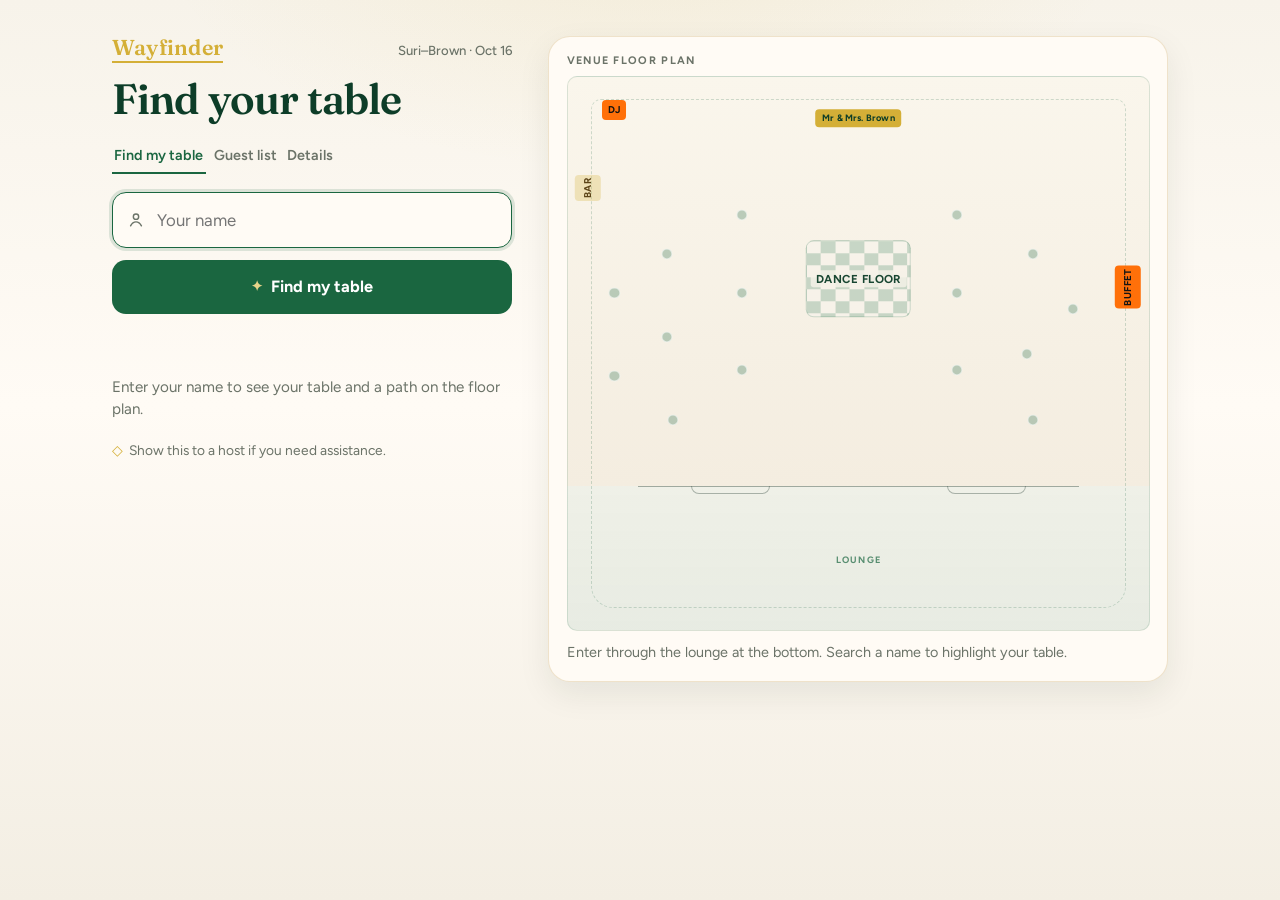
==== index.html @ 2fff1778 "Publish the Suri–Brown seating finder for GitHub Pages. Co-authored-by: Cursor <cursoragent@cursor.c" ====
<!DOCTYPE html>
<html lang="en">
  <head>
    <meta charset="UTF-8" />
    <meta name="viewport" content="width=device-width, initial-scale=1, viewport-fit=cover" />
    <meta name="theme-color" content="#1a6640" />
    <meta
      name="description"
      content="Find your seat at the Suri–Brown Wedding Reception — Grand Ballroom, October 16, 2026."
    />
    <title>Suri–Brown · Wayfinder</title>
    <link rel="preconnect" href="https://fonts.googleapis.com" />
    <link rel="preconnect" href="https://fonts.gstatic.com" crossorigin />
    <link
      href="https://fonts.googleapis.com/css2?family=Fraunces:opsz,wght@9..144,500;9..144,600;9..144,700&family=Figtree:wght@400;500;600;700&display=swap"
      rel="stylesheet"
    />
    <link rel="stylesheet" href="css/styles.css" />
  </head>
  <body class="wf">
    <div class="wf-shell">
      <div class="wf-column">
        <header class="wf-top">
          <div class="wf-brand">
            <p class="wf-brand__title">Wayfinder</p>
            <p class="wf-brand__meta">Suri–Brown · Oct 16</p>
          </div>
          <h1 class="wf-headline">Find your table</h1>
        </header>

        <nav class="wf-tabs" aria-label="Wayfinder sections">
          <button type="button" class="wf-tabs__btn is-active" data-tab="find" aria-pressed="true">
            Find my table
          </button>
          <button type="button" class="wf-tabs__btn" data-tab="guests" aria-pressed="false">
            Guest list
          </button>
          <button type="button" class="wf-tabs__btn" data-tab="details" aria-pressed="false">
            Details
          </button>
        </nav>

        <section id="panel-find" class="wf-panel is-active" data-panel="find">
          <form id="search-form" class="wf-search" autocomplete="off" novalidate>
            <label class="wf-field">
              <span class="visually-hidden">Your name</span>
              <span class="wf-field__icon" aria-hidden="true">
                <svg viewBox="0 0 24 24" width="20" height="20" fill="none" stroke="currentColor" stroke-width="1.7">
                  <circle cx="12" cy="8" r="3.2" />
                  <path d="M5.5 19c1.6-3.2 4-4.8 6.5-4.8S16.9 15.8 18.5 19" stroke-linecap="round" />
                </svg>
              </span>
              <input
                id="name-input"
                name="name"
                type="search"
                inputmode="text"
                enterkeyhint="search"
                placeholder="Your name"
                spellcheck="false"
                autofocus
              />
            </label>
            <button type="submit" class="wf-btn">
              <span class="wf-btn__spark" aria-hidden="true">✦</span>
              Find my table
            </button>
          </form>

          <p id="search-status" class="wf-status" role="status" aria-live="polite"></p>
          <div id="match-picker" class="wf-matches" hidden></div>

          <article id="result-card" class="wf-result" hidden aria-live="polite">
            <p class="wf-result__kicker">You’re seated at</p>
            <h2 id="result-title" class="wf-result__title"></h2>
            <div class="wf-result__row">
              <span class="wf-result__icon" aria-hidden="true">
                <svg viewBox="0 0 24 24" width="18" height="18" fill="none" stroke="currentColor" stroke-width="1.6">
                  <circle cx="9" cy="9" r="2.4" />
                  <circle cx="15" cy="9" r="2.4" />
                  <path d="M4.5 18c1.2-2.4 2.8-3.6 4.5-3.6s3.3 1.2 4.5 3.6M11 18c1.2-2.4 2.8-3.6 4.5-3.6s3.3 1.2 4.5 3.6" stroke-linecap="round" />
                </svg>
              </span>
              <div>
                <p id="result-meta" class="wf-result__meta"></p>
                <p id="result-meta-sub" class="wf-result__sub"></p>
              </div>
            </div>
            <div class="wf-result__row">
              <span class="wf-result__icon wf-result__icon--pin" aria-hidden="true">
                <svg viewBox="0 0 24 24" width="18" height="18" fill="none" stroke="currentColor" stroke-width="1.6">
                  <path d="M12 21s6-5.2 6-10a6 6 0 1 0-12 0c0 4.8 6 10 6 10z" />
                  <circle cx="12" cy="11" r="2.2" />
                </svg>
              </span>
              <p id="result-directions" class="wf-result__directions"></p>
            </div>

            <div class="wf-minimap-wrap">
              <div class="wf-minimap__chrome">
                <span>Venue floor plan</span>
              </div>
              <div
                id="map-mobile"
                class="wf-map wf-map--mini"
                role="img"
                aria-label="Simplified venue floor plan with your table marked"
              ></div>
            </div>
          </article>

          <p id="empty-hint" class="wf-empty">
            Enter your name to see your table and a path on the floor plan.
          </p>
        </section>

        <section id="panel-guests" class="wf-panel" data-panel="guests" hidden>
          <h2 class="wf-panel__heading" id="guests-heading">Guest list</h2>
          <p id="guests-lede" class="wf-panel__lede"></p>
          <ul id="guest-list" class="wf-guest-list"></ul>
        </section>

        <section id="panel-details" class="wf-panel" data-panel="details" hidden>
          <h2 class="wf-panel__heading">Details</h2>
          <dl class="wf-details">
            <div>
              <dt>Event</dt>
              <dd>Suri–Brown Wedding Reception</dd>
            </div>
            <div>
              <dt>Date</dt>
              <dd>October 16, 2026</dd>
            </div>
            <div>
              <dt>Venue</dt>
              <dd>Grand Ballroom</dd>
            </div>
            <div>
              <dt>How to find your seat</dt>
              <dd>
                Enter your name on Find my table. You’ll see your table name, a short direction from
                the lounge, and a map with YOU highlighted. Show this screen to a host if you need
                help.
              </dd>
            </div>
          </dl>
          <p class="wf-details__link">
            <a href="qr.html">Printable QR code</a>
          </p>
        </section>

        <p class="wf-assist">
          <span aria-hidden="true">◇</span>
          Show this to a host if you need assistance.
        </p>
      </div>

      <aside class="wf-map-panel" aria-label="Venue floor plan">
        <div class="wf-minimap__chrome wf-minimap__chrome--desk">
          <span>Venue floor plan</span>
        </div>
        <div
          id="map-desktop"
          class="wf-map wf-map--desk"
          role="img"
          aria-label="Grand Ballroom floor plan"
        ></div>
        <p id="map-caption" class="wf-map-caption">
          Enter through the lounge at the bottom. Search a name to highlight your table.
        </p>
      </aside>
    </div>

    <nav class="wf-bottom" aria-label="Primary">
      <button type="button" class="wf-bottom__btn is-active" data-tab="find" aria-pressed="true">
        <svg viewBox="0 0 24 24" width="22" height="22" fill="none" stroke="currentColor" stroke-width="1.7" aria-hidden="true">
          <path d="M12 21s6-5.2 6-10a6 6 0 1 0-12 0c0 4.8 6 10 6 10z" />
          <circle cx="12" cy="11" r="2.2" />
        </svg>
        <span>Find my table</span>
      </button>
      <button type="button" class="wf-bottom__btn" data-tab="guests" aria-pressed="false">
        <svg viewBox="0 0 24 24" width="22" height="22" fill="none" stroke="currentColor" stroke-width="1.7" aria-hidden="true">
          <circle cx="9" cy="9" r="2.4" />
          <circle cx="15" cy="9" r="2.4" />
          <path d="M4.5 18c1.2-2.4 2.8-3.6 4.5-3.6s3.3 1.2 4.5 3.6M11 18c1.2-2.4 2.8-3.6 4.5-3.6s3.3 1.2 4.5 3.6" stroke-linecap="round" />
        </svg>
        <span>Guest list</span>
      </button>
      <button type="button" class="wf-bottom__btn" data-tab="details" aria-pressed="false">
        <svg viewBox="0 0 24 24" width="22" height="22" fill="none" stroke="currentColor" stroke-width="1.7" aria-hidden="true">
          <circle cx="12" cy="12" r="8.5" />
          <path d="M12 10.5v5M12 7.8h.01" stroke-linecap="round" />
        </svg>
        <span>Details</span>
      </button>
    </nav>

    <script type="module" src="js/app.js"></script>
  </body>
</html>
---- css/styles.css ----
:root {
  --green: #1a6640;
  --green-deep: #0d3d28;
  --green-ink: #122018;
  --gold: #d4af37;
  --gold-soft: #e8d48a;
  --cream: #f7f3ea;
  --cream-deep: #efe8d8;
  --paper: #fffbf5;
  --line: rgba(26, 102, 64, 0.16);
  --muted: #6b7368;
  --orange: #ff7009;
  --text: #122018;
  --radius: 16px;
  --font-display: "Fraunces", "Times New Roman", serif;
  --font-body: "Figtree", "Helvetica Neue", sans-serif;
  --shadow: 0 12px 32px rgba(18, 32, 24, 0.08);
  --nav-h: 4.35rem;
}

*,
*::before,
*::after {
  box-sizing: border-box;
}

html {
  scroll-behavior: smooth;
}

body.wf {
  margin: 0;
  min-height: 100vh;
  font-family: var(--font-body);
  color: var(--text);
  background:
    radial-gradient(900px 480px at 50% -10%, rgba(212, 175, 55, 0.1), transparent 55%),
    linear-gradient(180deg, var(--cream) 0%, var(--paper) 45%, #f3eee3 100%);
  line-height: 1.45;
  padding-bottom: calc(var(--nav-h) + env(safe-area-inset-bottom, 0px));
  overflow-x: hidden;
}

.wf-shell,
.wf-column,
.wf-result {
  max-width: 100%;
  min-width: 0;
}

.visually-hidden {
  position: absolute;
  width: 1px;
  height: 1px;
  padding: 0;
  margin: -1px;
  overflow: hidden;
  clip: rect(0, 0, 0, 0);
  white-space: nowrap;
  border: 0;
}

.wf-shell {
  width: min(1120px, 100%);
  margin: 0 auto;
  padding: 1.15rem 1.15rem 1.5rem;
}

.wf-column {
  max-width: 28rem;
  margin: 0 auto;
}

.wf-top {
  margin-bottom: 1.15rem;
}

.wf-brand {
  display: flex;
  align-items: baseline;
  justify-content: space-between;
  gap: 0.75rem;
  margin-bottom: 0.85rem;
}

.wf-brand__title {
  margin: 0;
  font-family: var(--font-display);
  font-size: 1.35rem;
  font-weight: 600;
  color: var(--gold);
  letter-spacing: 0.01em;
  border-bottom: 2px solid var(--gold);
  padding-bottom: 0.1rem;
  line-height: 1.1;
}

.wf-brand__meta {
  margin: 0;
  font-size: 0.82rem;
  color: var(--muted);
  font-weight: 500;
  white-space: nowrap;
}

.wf-headline {
  margin: 0;
  font-family: var(--font-display);
  font-size: clamp(2rem, 8vw, 2.55rem);
  font-weight: 600;
  color: var(--green-deep);
  letter-spacing: -0.02em;
  line-height: 1.05;
}

.wf-tabs {
  display: none;
  gap: 0.35rem;
  margin: 0 0 1.1rem;
  flex-wrap: wrap;
}

.wf-tabs__btn {
  appearance: none;
  border: 0;
  background: transparent;
  font: inherit;
  font-size: 0.9rem;
  font-weight: 600;
  color: var(--muted);
  padding: 0.35rem 0.15rem;
  cursor: pointer;
  border-bottom: 2px solid transparent;
}

.wf-tabs__btn.is-active {
  color: var(--green);
  border-bottom-color: var(--green);
}

.wf-panel[hidden] {
  display: none !important;
}

.wf-search {
  display: grid;
  gap: 0.75rem;
}

.wf-field {
  position: relative;
  display: block;
}

.wf-field__icon {
  position: absolute;
  left: 0.9rem;
  top: 50%;
  transform: translateY(-50%);
  color: var(--muted);
  display: grid;
  place-items: center;
  pointer-events: none;
}

.wf-field input {
  width: 100%;
  border: 1.5px solid rgba(26, 102, 64, 0.22);
  border-radius: 14px;
  padding: 0.95rem 1rem 0.95rem 2.75rem;
  font: inherit;
  font-size: 1.05rem;
  color: var(--text);
  background: var(--paper);
  outline: none;
  transition: border-color 0.2s ease, box-shadow 0.2s ease;
}

.wf-field input:focus {
  border-color: var(--green);
  box-shadow: 0 0 0 3px rgba(26, 102, 64, 0.14);
}

.wf-btn {
  appearance: none;
  border: 0;
  border-radius: 14px;
  padding: 0.95rem 1.1rem;
  font: inherit;
  font-weight: 700;
  font-size: 1.02rem;
  color: #fff;
  background: var(--green);
  cursor: pointer;
  display: inline-flex;
  align-items: center;
  justify-content: center;
  gap: 0.45rem;
  min-height: 3.05rem;
  transition: background 0.2s ease, transform 0.15s ease;
}

.wf-btn:hover {
  background: var(--green-deep);
}

.wf-btn:active {
  transform: translateY(1px);
}

.wf-btn__spark {
  color: var(--gold-soft);
  font-size: 0.85rem;
  line-height: 1;
}

.wf-status {
  min-height: 1.2rem;
  margin: 0.65rem 0 0;
  font-size: 0.92rem;
  color: var(--muted);
}

.wf-status.is-error {
  color: #7a3b3b;
}

.wf-matches {
  display: grid;
  gap: 0.45rem;
  margin-top: 0.75rem;
}

.wf-matches__btn {
  appearance: none;
  text-align: left;
  border: 1px solid var(--line);
  background: var(--paper);
  border-radius: 12px;
  padding: 0.7rem 0.85rem;
  font: inherit;
  cursor: pointer;
  color: var(--text);
}

.wf-matches__btn:hover,
.wf-matches__btn:focus-visible {
  border-color: var(--green);
  outline: none;
}

.wf-matches__btn strong {
  display: block;
  font-weight: 650;
}

.wf-matches__btn span {
  font-size: 0.88rem;
  color: var(--muted);
}

.wf-empty {
  margin: 1.25rem 0 0;
  color: var(--muted);
  font-size: 0.95rem;
}

.wf-empty[hidden] {
  display: none !important;
}

.wf-result {
  margin-top: 1.15rem;
  background: var(--paper);
  border: 1px solid rgba(198, 161, 91, 0.35);
  border-radius: 18px;
  padding: 1.15rem 1.1rem 1.05rem;
  box-shadow: var(--shadow);
  animation: wf-in 0.4s cubic-bezier(0.22, 1, 0.36, 1) both;
}

.wf-result[hidden] {
  display: none !important;
}

.wf-result__kicker {
  margin: 0;
  font-size: 0.72rem;
  font-weight: 700;
  letter-spacing: 0.14em;
  text-transform: uppercase;
  color: var(--green);
}

.wf-result__title {
  margin: 0.35rem 0 0.9rem;
  font-family: var(--font-display);
  font-size: clamp(2rem, 8vw, 2.6rem);
  font-weight: 650;
  line-height: 1.05;
  color: var(--green-ink);
  letter-spacing: -0.02em;
}

.wf-result__row {
  display: grid;
  grid-template-columns: auto 1fr;
  gap: 0.7rem;
  align-items: start;
  margin-bottom: 0.85rem;
}

.wf-result__icon {
  width: 2.15rem;
  height: 2.15rem;
  border-radius: 50%;
  background: var(--cream-deep);
  color: var(--green-deep);
  display: grid;
  place-items: center;
}

.wf-result__icon--pin {
  background: rgba(212, 175, 55, 0.22);
  color: #8a6a1a;
}

.wf-result__meta {
  margin: 0.1rem 0 0;
  font-weight: 650;
  color: var(--text);
}

.wf-result__sub {
  margin: 0.15rem 0 0;
  font-size: 0.88rem;
  color: var(--muted);
}

.wf-result__directions {
  margin: 0.2rem 0 0;
  font-size: 0.95rem;
  color: var(--text);
  line-height: 1.35;
}

.wf-minimap-wrap {
  margin-top: 0.35rem;
  border: 1px dashed rgba(26, 102, 64, 0.22);
  border-radius: 14px;
  padding: 0.65rem 0.7rem 0.75rem;
  background: linear-gradient(180deg, #fbf7ee, #f3ecdf);
  max-width: 100%;
  overflow: hidden;
}

.wf-minimap__chrome {
  display: flex;
  justify-content: flex-start;
  font-size: 0.68rem;
  font-weight: 700;
  letter-spacing: 0.12em;
  text-transform: uppercase;
  color: var(--muted);
  margin-bottom: 0.45rem;
}

.wf-map {
  position: relative;
  width: 100%;
  max-width: 100%;
  aspect-ratio: 1.15 / 1;
  border-radius: 10px;
  overflow: hidden;
  isolation: isolate;
  contain: paint;
  background:
    linear-gradient(
      180deg,
      #faf6ec 0%,
      #f4ede0 74%,
      rgba(26, 102, 64, 0.07) 74%,
      rgba(26, 102, 64, 0.1) 100%
    );
  border: 1px solid rgba(26, 102, 64, 0.14);
}

.wf-map__room {
  position: absolute;
  inset: 4%;
  border: 1.5px dashed rgba(26, 102, 64, 0.2);
  border-radius: 10px 10px 22px 22px;
  pointer-events: none;
}

.wf-map__dance {
  position: absolute;
  left: 50%;
  top: 36.5%;
  width: 18%;
  height: 14%;
  max-width: 28%;
  max-height: 20%;
  transform: translate(-50%, -50%);
  border-radius: 8px;
  border: 1px solid rgba(26, 102, 64, 0.2);
  background:
    repeating-conic-gradient(from 90deg, #f7f3ea 0deg 90deg, #c5d4c4 90deg 180deg)
    0 0 / 28% 32%;
  opacity: 0.95;
  pointer-events: none;
  display: grid;
  place-items: center;
  overflow: hidden;
  box-sizing: border-box;
}

.wf-map__dance-label {
  font-size: clamp(0.42rem, 1.8vw, 0.68rem);
  font-weight: 700;
  letter-spacing: 0.04em;
  text-transform: uppercase;
  color: var(--green-deep);
  background: rgba(247, 243, 234, 0.82);
  padding: 0.1rem 0.22rem;
  border-radius: 3px;
  line-height: 1.05;
  text-align: center;
  max-width: calc(100% - 4px);
  overflow: hidden;
  text-overflow: ellipsis;
  white-space: nowrap;
  box-sizing: border-box;
}

/* Mini map (phone card): keep checks + label fully inside the tile */
.wf-map--mini .wf-map__dance {
  width: 26%;
  height: 17%;
  max-width: 30%;
}

.wf-map--mini .wf-map__dance-label {
  font-size: 0.4rem;
  letter-spacing: 0.03em;
  padding: 0.06rem 0.14rem;
}

.wf-map--mini .wf-map__landmark--brown {
  max-width: 42%;
  font-size: 0.45rem;
}

.wf-map--mini .wf-map__you-name {
  max-width: 5.5rem;
  font-size: 0.55rem;
}

.wf-map--mini .wf-map__path {
  overflow: hidden;
}

.wf-map__landmark {
  position: absolute;
  transform: translate(-50%, -50%);
  font-size: 0.55rem;
  font-weight: 700;
  letter-spacing: 0.04em;
  text-transform: uppercase;
  padding: 0.12rem 0.28rem;
  border-radius: 4px;
  pointer-events: none;
  white-space: nowrap;
}

.wf-map__landmark--dj {
  left: 8%;
  top: 6%;
  background: var(--orange);
  color: #141414;
}

.wf-map__landmark--brown {
  left: 50%;
  top: 7.5%;
  background: var(--gold);
  color: var(--green-deep);
  max-width: 36%;
  white-space: normal;
  text-align: center;
  line-height: 1.15;
  padding: 0.18rem 0.35rem;
  font-size: 0.52rem;
  letter-spacing: 0.02em;
  text-transform: none;
}

.wf-map__landmark--bar {
  left: 3.5%;
  top: 20%;
  writing-mode: vertical-rl;
  transform: translate(-50%, -50%) rotate(180deg);
  background: rgba(212, 175, 55, 0.28);
  color: #5c4418;
}

.wf-map__landmark--buffet {
  left: 96.5%;
  top: 38%;
  writing-mode: vertical-rl;
  transform: translate(-50%, -50%) rotate(180deg);
  background: var(--orange);
  color: #141414;
}

.wf-map__lounge {
  position: absolute;
  left: 50%;
  top: 86%;
  transform: translateX(-50%);
  font-size: 0.58rem;
  font-weight: 700;
  letter-spacing: 0.14em;
  text-transform: uppercase;
  color: var(--green);
  opacity: 0.7;
  pointer-events: none;
}

.wf-map__doors {
  position: absolute;
  left: 12%;
  right: 12%;
  top: 74%;
  height: 0;
  border-top: 1.5px solid rgba(61, 82, 70, 0.45);
  pointer-events: none;
}

.wf-map__doors::before,
.wf-map__doors::after {
  content: "";
  position: absolute;
  top: -1px;
  width: 18%;
  height: 8px;
  border: 1.25px solid rgba(61, 82, 70, 0.4);
  border-top: 0;
  border-radius: 0 0 10px 10px;
}

.wf-map__doors::before {
  left: 12%;
}

.wf-map__doors::after {
  right: 12%;
}

.wf-map__path {
  position: absolute;
  inset: 0;
  width: 100%;
  height: 100%;
  pointer-events: none;
  overflow: visible;
}

.wf-map__dot {
  position: absolute;
  width: 0.55rem;
  height: 0.55rem;
  border-radius: 50%;
  background: rgba(26, 102, 64, 0.28);
  transform: translate(-50%, -50%);
  border: 1px solid rgba(255, 255, 255, 0.65);
}

.wf-map__you {
  position: absolute;
  transform: translate(-50%, -50%);
  z-index: 2;
  display: grid;
  justify-items: center;
  gap: 0.12rem;
  pointer-events: none;
}

.wf-map__you-name {
  order: 0;
  max-width: 7.5rem;
  font-size: 0.62rem;
  font-weight: 700;
  line-height: 1.15;
  text-align: center;
  color: var(--green-deep);
  background: rgba(255, 251, 245, 0.94);
  border: 1px solid rgba(26, 102, 64, 0.18);
  padding: 0.12rem 0.32rem;
  border-radius: 5px;
  box-shadow: 0 2px 6px rgba(18, 32, 24, 0.08);
}

.wf-map__you-dot {
  order: 1;
  width: 1.05rem;
  height: 1.05rem;
  border-radius: 50%;
  background: var(--green);
  border: 2px solid var(--gold);
  box-shadow: 0 0 0 3px rgba(26, 102, 64, 0.15);
}

.wf-map__you-label {
  order: 2;
  font-size: 0.62rem;
  font-weight: 800;
  letter-spacing: 0.08em;
  color: var(--green-deep);
  background: rgba(255, 251, 245, 0.92);
  padding: 0.08rem 0.28rem;
  border-radius: 4px;
}

/* Keep table-name chip on-map near edges */
.wf-map__you.is-near-top {
  transform: translate(-50%, 15%);
}

.wf-map__you.is-near-left {
  transform: translate(0, -50%);
  justify-items: start;
}

.wf-map__you.is-near-left .wf-map__you-name,
.wf-map__you.is-near-left .wf-map__you-label {
  text-align: left;
}

.wf-map__you.is-near-right {
  transform: translate(-100%, -50%);
  justify-items: end;
}

.wf-map__you.is-near-right .wf-map__you-name,
.wf-map__you.is-near-right .wf-map__you-label {
  text-align: right;
}

.wf-map--desk {
  aspect-ratio: 1.05 / 1;
  min-height: 420px;
}

.wf-map--desk .wf-map__dot {
  width: 0.7rem;
  height: 0.7rem;
}

.wf-map--desk .wf-map__you-dot {
  width: 1.25rem;
  height: 1.25rem;
}

.wf-map--desk .wf-map__you-name {
  max-width: 9rem;
  font-size: 0.72rem;
  padding: 0.15rem 0.4rem;
}

.wf-map--desk .wf-map__landmark {
  font-size: 0.62rem;
  padding: 0.18rem 0.35rem;
}

.wf-map--desk .wf-map__landmark--brown {
  font-size: 0.58rem;
  max-width: 32%;
  padding: 0.22rem 0.4rem;
}

.wf-map--desk .wf-map__dance-label {
  font-size: 0.72rem;
  padding: 0.15rem 0.35rem;
}

.wf-map-panel {
  display: none;
}

.wf-map-caption {
  margin: 0.7rem 0 0;
  color: var(--muted);
  font-size: 0.9rem;
}

.wf-panel__heading {
  margin: 0 0 0.4rem;
  font-family: var(--font-display);
  font-size: 1.55rem;
  color: var(--green-deep);
}

.wf-panel__lede {
  margin: 0 0 0.9rem;
  color: var(--muted);
  font-size: 0.95rem;
}

.wf-guest-list {
  list-style: none;
  margin: 0;
  padding: 0;
  display: grid;
  gap: 0.4rem;
}

.wf-guest-list li {
  padding: 0.65rem 0.8rem;
  border-radius: 10px;
  background: rgba(26, 102, 64, 0.07);
  font-weight: 500;
}

.wf-guest-list li.is-match {
  background: rgba(212, 175, 55, 0.28);
  color: #4a3a18;
  font-weight: 700;
}

.wf-guest-list li button {
  appearance: none;
  border: 0;
  background: transparent;
  font: inherit;
  color: inherit;
  padding: 0;
  cursor: pointer;
  text-align: left;
  width: 100%;
}

.wf-details {
  margin: 0;
  display: grid;
  gap: 0.9rem;
}

.wf-details div {
  padding-bottom: 0.75rem;
  border-bottom: 1px solid var(--line);
}

.wf-details dt {
  font-size: 0.72rem;
  font-weight: 700;
  letter-spacing: 0.12em;
  text-transform: uppercase;
  color: var(--green);
  margin: 0 0 0.25rem;
}

.wf-details dd {
  margin: 0;
  color: var(--text);
}

.wf-details__link {
  margin: 1rem 0 0;
}

.wf-details__link a {
  color: var(--green);
  font-weight: 650;
}

.wf-assist {
  margin: 1.35rem 0 0.25rem;
  text-align: center;
  font-size: 0.86rem;
  color: var(--muted);
  display: flex;
  align-items: center;
  justify-content: center;
  gap: 0.4rem;
}

.wf-assist span {
  color: var(--gold);
}

.wf-bottom {
  position: fixed;
  left: 0;
  right: 0;
  bottom: 0;
  z-index: 20;
  display: grid;
  grid-template-columns: repeat(3, 1fr);
  gap: 0.15rem;
  padding: 0.45rem 0.5rem calc(0.45rem + env(safe-area-inset-bottom, 0px));
  background: rgba(255, 251, 245, 0.96);
  border-top: 1px solid var(--line);
  backdrop-filter: blur(10px);
  -webkit-backdrop-filter: blur(10px);
}

.wf-bottom__btn {
  appearance: none;
  border: 0;
  background: transparent;
  font: inherit;
  font-size: 0.68rem;
  font-weight: 650;
  color: var(--muted);
  display: grid;
  justify-items: center;
  gap: 0.2rem;
  padding: 0.35rem 0.2rem;
  cursor: pointer;
  border-radius: 10px;
}

.wf-bottom__btn.is-active {
  color: var(--green);
  box-shadow: inset 0 -2px 0 var(--green);
}

@keyframes wf-in {
  from {
    opacity: 0;
    transform: translateY(10px);
  }
  to {
    opacity: 1;
    transform: translateY(0);
  }
}

/* Desktop: two-column composition */
@media (min-width: 900px) {
  body.wf {
    padding-bottom: 0;
  }

  .wf-shell {
    display: grid;
    grid-template-columns: minmax(320px, 400px) minmax(0, 1fr);
    gap: 2.25rem;
    align-items: start;
    padding: 2.25rem 2rem 2.75rem;
  }

  .wf-column {
    max-width: none;
    margin: 0;
    position: sticky;
    top: 1.5rem;
  }

  .wf-tabs {
    display: flex;
  }

  .wf-bottom {
    display: none;
  }

  .wf-minimap-wrap {
    display: none;
  }

  .wf-map-panel {
    display: block;
    background: var(--paper);
    border: 1px solid rgba(198, 161, 91, 0.28);
    border-radius: 22px;
    padding: 1rem 1.1rem 1.15rem;
    box-shadow: var(--shadow);
    min-height: 560px;
  }

  .wf-headline {
    font-size: 2.65rem;
  }

  .wf-assist {
    justify-content: flex-start;
    text-align: left;
  }
}

/* QR page (shared tokens) */
.qr-page {
  margin: 0;
  min-height: 100vh;
  font-family: var(--font-body);
  color: var(--text);
  background: var(--cream);
}

.qr-main {
  max-width: 34rem;
  margin: 0 auto;
  padding: 2.5rem 1.25rem 3rem;
  text-align: center;
}

.qr-page .hero__eyebrow {
  color: var(--green);
  font-size: 0.78rem;
  font-weight: 600;
  letter-spacing: 0.14em;
  text-transform: uppercase;
}

.qr-page .hero__brand {
  font-family: var(--font-display);
  font-size: clamp(2.5rem, 10vw, 3.5rem);
  color: var(--green-deep);
  margin: 0.5rem 0;
}

.qr-page .hero__headline {
  font-family: var(--font-display);
  font-size: 1.5rem;
  color: var(--green-ink);
}

.qr-page .hero__lede {
  color: var(--muted);
}

.qr-card {
  margin-top: 1.25rem;
  background: var(--paper);
  border: 1px solid var(--line);
  border-radius: var(--radius);
  padding: 1.25rem;
  display: grid;
  gap: 1rem;
  justify-items: center;
}

.qr-code {
  width: min(100%, 260px);
  aspect-ratio: 1;
  background: #fff;
  border-radius: 14px;
  border: 1px solid var(--line);
  padding: 0.75rem;
}

.btn {
  appearance: none;
  border: 0;
  border-radius: 12px;
  padding: 0.85rem 1.1rem;
  font: inherit;
  font-weight: 650;
  cursor: pointer;
}

.btn--primary {
  background: var(--green);
  color: #fff;
}

.btn--ghost {
  background: transparent;
  color: var(--green);
  border: 1px solid var(--line);
}

.field {
  display: grid;
  gap: 0.35rem;
  width: 100%;
  text-align: left;
}

.field__label {
  font-size: 0.75rem;
  font-weight: 650;
  letter-spacing: 0.08em;
  text-transform: uppercase;
  color: var(--green);
}

.field input {
  width: 100%;
  border: 1px solid var(--line);
  border-radius: 12px;
  padding: 0.85rem;
  font: inherit;
}

.qr-actions {
  display: flex;
  flex-wrap: wrap;
  gap: 0.65rem;
  justify-content: center;
}

.qr-hint {
  margin: 0;
  font-size: 0.85rem;
  color: var(--muted);
  text-align: left;
}

.qr-back {
  margin-top: 1.5rem;
}

.qr-back a {
  color: var(--green);
  font-weight: 650;
}

.atmosphere {
  display: none;
}
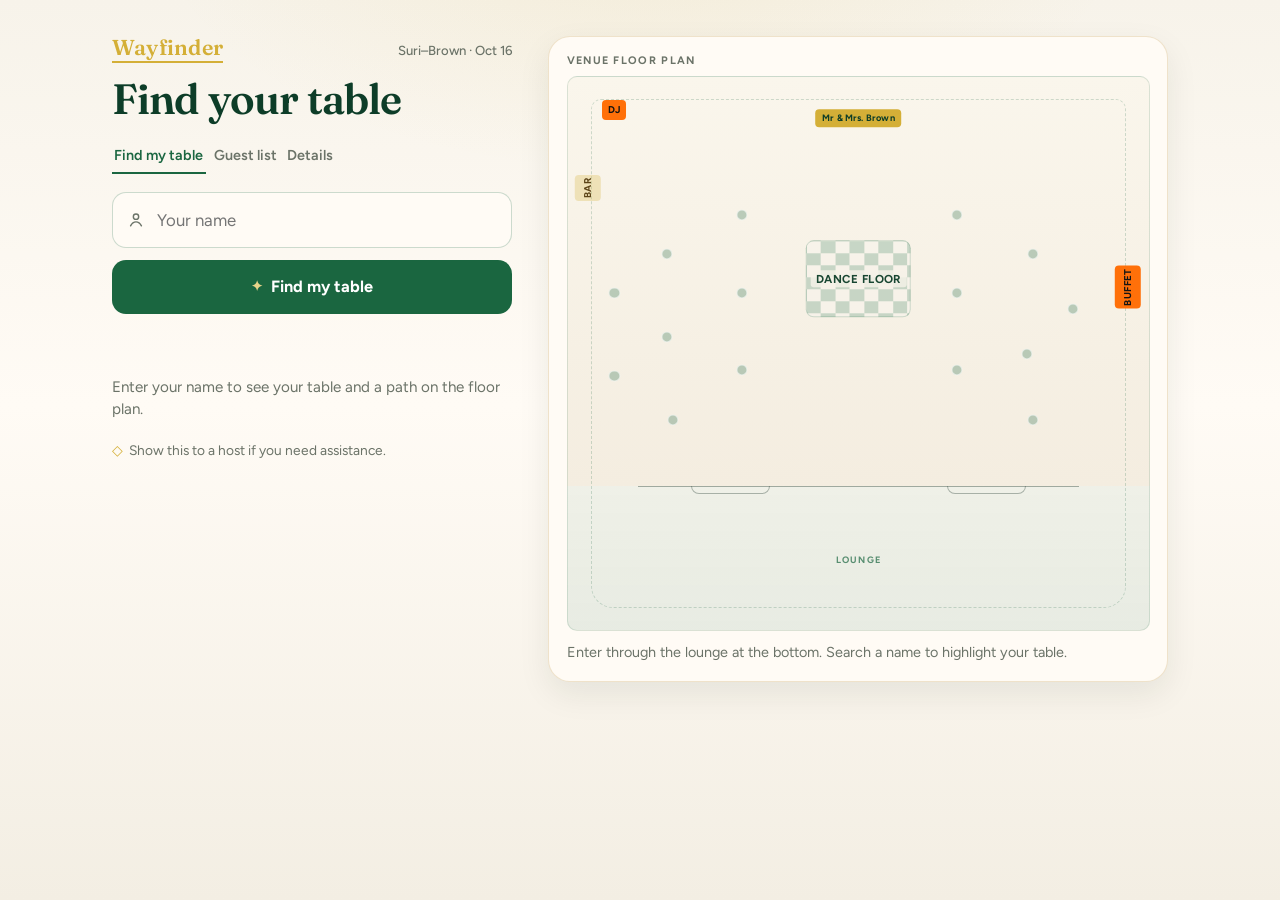
==== commit 813cf1ed: "Keep the mobile keyboard closed until the guest taps the name field. Co-authored-by: Cursor <cursora" ====
--- a/index.html
+++ b/index.html
@@ -58,7 +58,6 @@
                 enterkeyhint="search"
                 placeholder="Your name"
                 spellcheck="false"
-                autofocus
               />
             </label>
             <button type="submit" class="wf-btn">
--- a/css/styles.css
+++ b/css/styles.css
@@ -566,6 +566,29 @@
   overflow: visible;
 }
 
+/* Reveal the dashed route once, from the lounge toward the table, then hold. */
+.wf-map__path-reveal {
+  stroke-dasharray: 1 1;
+  stroke-dashoffset: 1;
+  animation: wf-route-draw 1.25s cubic-bezier(0.33, 0, 0.2, 1) forwards;
+}
+
+@keyframes wf-route-draw {
+  from {
+    stroke-dashoffset: 1;
+  }
+  to {
+    stroke-dashoffset: 0;
+  }
+}
+
+@media (prefers-reduced-motion: reduce) {
+  .wf-map__path-reveal {
+    animation: none;
+    stroke-dashoffset: 0;
+  }
+}
+
 .wf-map__dot {
   position: absolute;
   width: 0.55rem;
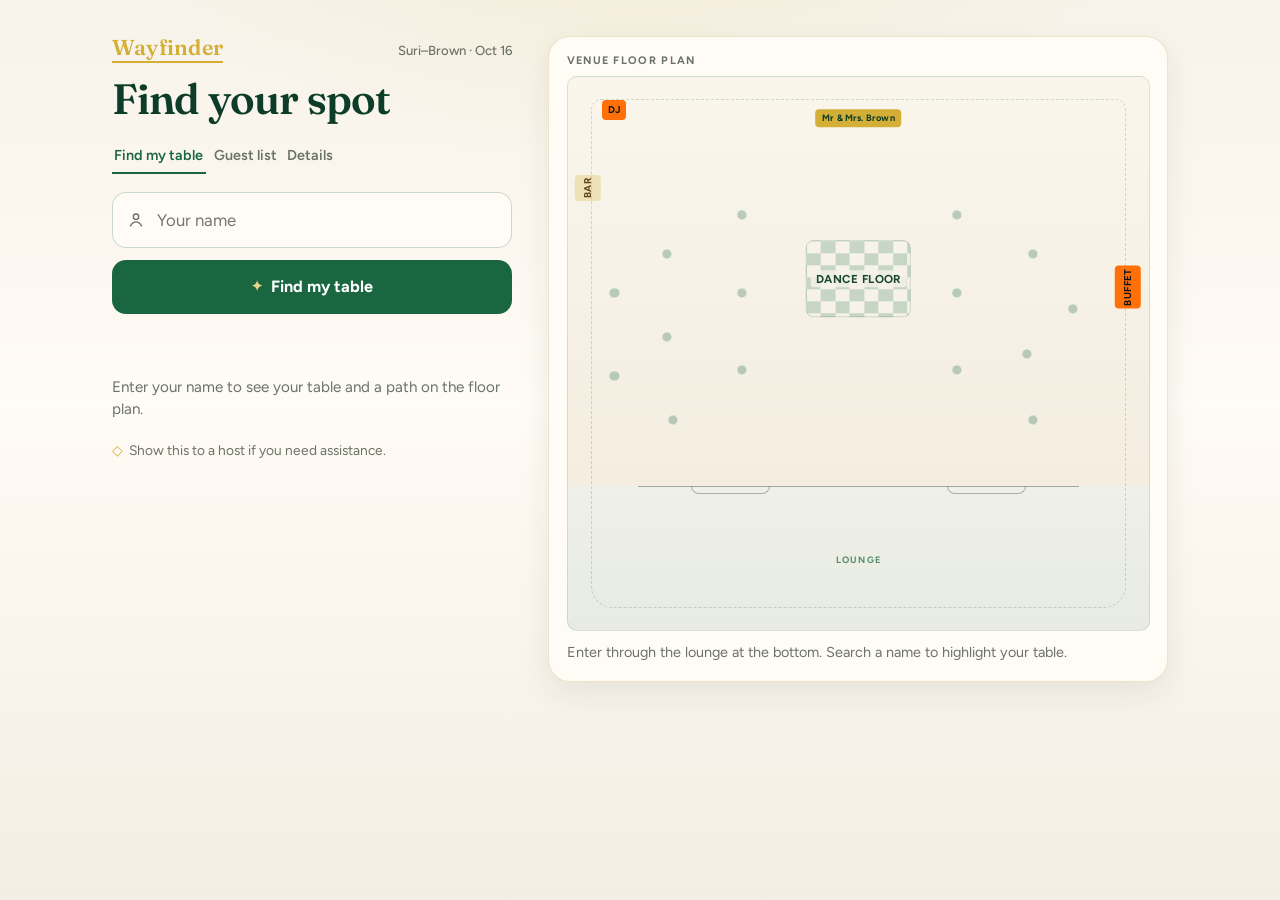
==== commit 0654148a: "Rename the headline to Find your spot. Co-authored-by: Cursor <cursoragent@cursor.com>" ====
--- a/index.html
+++ b/index.html
@@ -25,7 +25,7 @@
             <p class="wf-brand__title">Wayfinder</p>
             <p class="wf-brand__meta">Suri–Brown · Oct 16</p>
           </div>
-          <h1 class="wf-headline">Find your table</h1>
+          <h1 class="wf-headline">Find your spot</h1>
         </header>
 
         <nav class="wf-tabs" aria-label="Wayfinder sections">
@@ -143,9 +143,6 @@
               </dd>
             </div>
           </dl>
-          <p class="wf-details__link">
-            <a href="qr.html">Printable QR code</a>
-          </p>
         </section>
 
         <p class="wf-assist">
--- a/css/styles.css
+++ b/css/styles.css
@@ -225,6 +225,11 @@
   color: #7a3b3b;
 }
 
+.wf-status strong {
+  font-weight: 700;
+  color: var(--text);
+}
+
 .wf-matches {
   display: grid;
   gap: 0.45rem;
@@ -788,15 +793,6 @@
   color: var(--text);
 }
 
-.wf-details__link {
-  margin: 1rem 0 0;
-}
-
-.wf-details__link a {
-  color: var(--green);
-  font-weight: 650;
-}
-
 .wf-assist {
   margin: 1.35rem 0 0.25rem;
   text-align: center;
@@ -912,135 +908,3 @@
     text-align: left;
   }
 }
-
-/* QR page (shared tokens) */
-.qr-page {
-  margin: 0;
-  min-height: 100vh;
-  font-family: var(--font-body);
-  color: var(--text);
-  background: var(--cream);
-}
-
-.qr-main {
-  max-width: 34rem;
-  margin: 0 auto;
-  padding: 2.5rem 1.25rem 3rem;
-  text-align: center;
-}
-
-.qr-page .hero__eyebrow {
-  color: var(--green);
-  font-size: 0.78rem;
-  font-weight: 600;
-  letter-spacing: 0.14em;
-  text-transform: uppercase;
-}
-
-.qr-page .hero__brand {
-  font-family: var(--font-display);
-  font-size: clamp(2.5rem, 10vw, 3.5rem);
-  color: var(--green-deep);
-  margin: 0.5rem 0;
-}
-
-.qr-page .hero__headline {
-  font-family: var(--font-display);
-  font-size: 1.5rem;
-  color: var(--green-ink);
-}
-
-.qr-page .hero__lede {
-  color: var(--muted);
-}
-
-.qr-card {
-  margin-top: 1.25rem;
-  background: var(--paper);
-  border: 1px solid var(--line);
-  border-radius: var(--radius);
-  padding: 1.25rem;
-  display: grid;
-  gap: 1rem;
-  justify-items: center;
-}
-
-.qr-code {
-  width: min(100%, 260px);
-  aspect-ratio: 1;
-  background: #fff;
-  border-radius: 14px;
-  border: 1px solid var(--line);
-  padding: 0.75rem;
-}
-
-.btn {
-  appearance: none;
-  border: 0;
-  border-radius: 12px;
-  padding: 0.85rem 1.1rem;
-  font: inherit;
-  font-weight: 650;
-  cursor: pointer;
-}
-
-.btn--primary {
-  background: var(--green);
-  color: #fff;
-}
-
-.btn--ghost {
-  background: transparent;
-  color: var(--green);
-  border: 1px solid var(--line);
-}
-
-.field {
-  display: grid;
-  gap: 0.35rem;
-  width: 100%;
-  text-align: left;
-}
-
-.field__label {
-  font-size: 0.75rem;
-  font-weight: 650;
-  letter-spacing: 0.08em;
-  text-transform: uppercase;
-  color: var(--green);
-}
-
-.field input {
-  width: 100%;
-  border: 1px solid var(--line);
-  border-radius: 12px;
-  padding: 0.85rem;
-  font: inherit;
-}
-
-.qr-actions {
-  display: flex;
-  flex-wrap: wrap;
-  gap: 0.65rem;
-  justify-content: center;
-}
-
-.qr-hint {
-  margin: 0;
-  font-size: 0.85rem;
-  color: var(--muted);
-  text-align: left;
-}
-
-.qr-back {
-  margin-top: 1.5rem;
-}
-
-.qr-back a {
-  color: var(--green);
-  font-weight: 650;
-}
-
-.atmosphere {
-  display: none;
-}
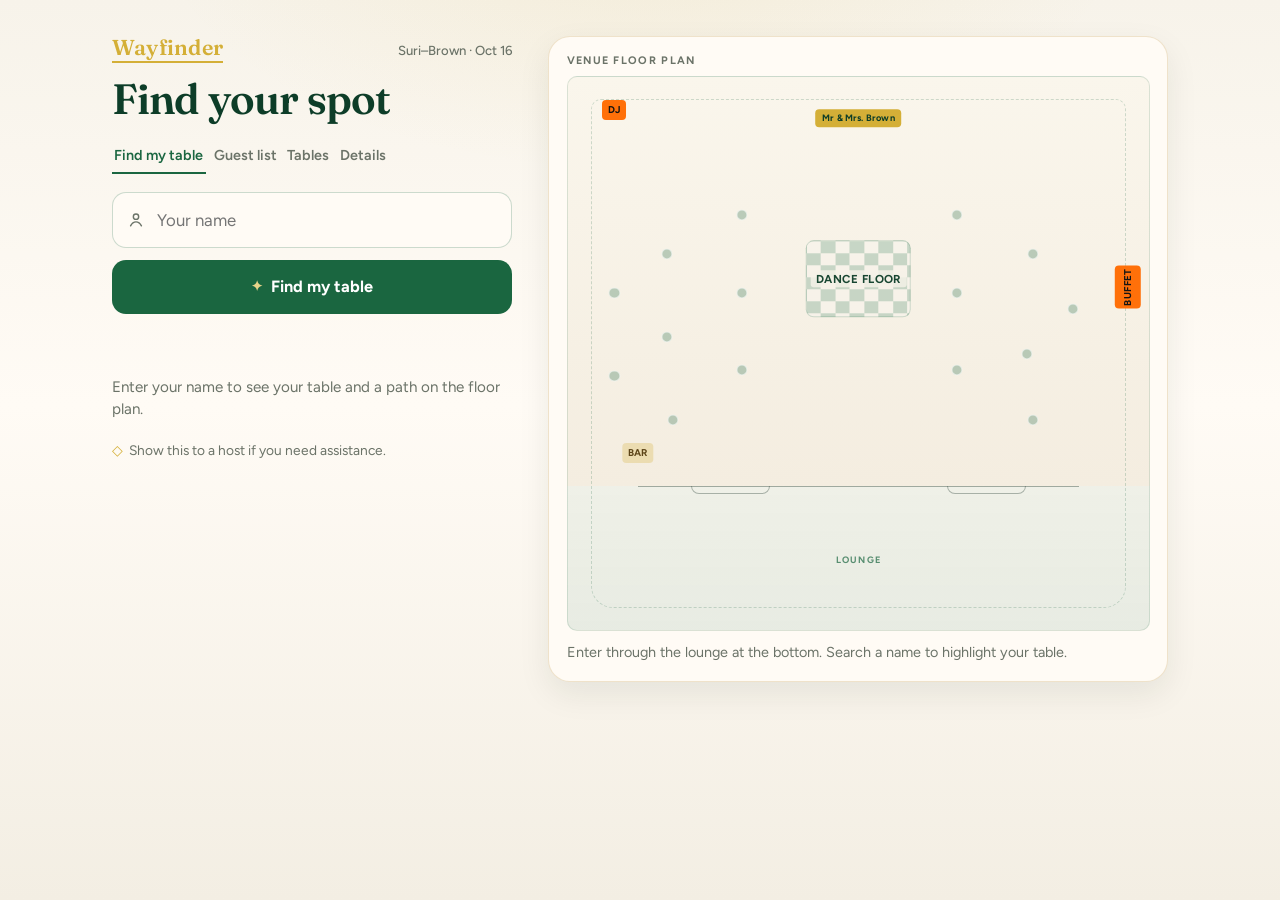
==== commit 5d61a607: "Add guest and table navigation, reset the page from Wayfinder, and move the bar to a horizontal badg" ====
--- a/index.html
+++ b/index.html
@@ -22,7 +22,7 @@
       <div class="wf-column">
         <header class="wf-top">
           <div class="wf-brand">
-            <p class="wf-brand__title">Wayfinder</p>
+            <button type="button" class="wf-brand__title">Wayfinder</button>
             <p class="wf-brand__meta">Suri–Brown · Oct 16</p>
           </div>
           <h1 class="wf-headline">Find your spot</h1>
@@ -34,6 +34,9 @@
           </button>
           <button type="button" class="wf-tabs__btn" data-tab="guests" aria-pressed="false">
             Guest list
+          </button>
+          <button type="button" class="wf-tabs__btn" data-tab="tables" aria-pressed="false">
+            Tables
           </button>
           <button type="button" class="wf-tabs__btn" data-tab="details" aria-pressed="false">
             Details
@@ -115,8 +118,27 @@
 
         <section id="panel-guests" class="wf-panel" data-panel="guests" hidden>
           <h2 class="wf-panel__heading" id="guests-heading">Guest list</h2>
-          <p id="guests-lede" class="wf-panel__lede"></p>
+          <p id="guests-lede" class="wf-panel__lede">Tap a name to highlight their table.</p>
           <ul id="guest-list" class="wf-guest-list"></ul>
+        </section>
+
+        <section id="panel-tables" class="wf-panel" data-panel="tables" hidden>
+          <div id="tables-list-view">
+            <h2 class="wf-panel__heading">Tables</h2>
+            <p class="wf-panel__lede">Tap a table to see who is seated there.</p>
+            <ul id="table-list" class="wf-guest-list"></ul>
+          </div>
+          <div id="tables-detail-view" hidden>
+            <button type="button" class="wf-back" id="tables-back">
+              <svg viewBox="0 0 24 24" width="18" height="18" fill="none" stroke="currentColor" stroke-width="1.8" aria-hidden="true">
+                <path d="M15 5 8 12l7 7" stroke-linecap="round" stroke-linejoin="round" />
+              </svg>
+              All tables
+            </button>
+            <h2 class="wf-panel__heading" id="tables-heading"></h2>
+            <p id="tables-lede" class="wf-panel__lede"></p>
+            <ul id="table-guests" class="wf-guest-list"></ul>
+          </div>
         </section>
 
         <section id="panel-details" class="wf-panel" data-panel="details" hidden>
@@ -183,6 +205,13 @@
         </svg>
         <span>Guest list</span>
       </button>
+      <button type="button" class="wf-bottom__btn" data-tab="tables" aria-pressed="false">
+        <svg viewBox="0 0 24 24" width="22" height="22" fill="none" stroke="currentColor" stroke-width="1.7" aria-hidden="true">
+          <rect x="3.5" y="8" width="17" height="3.2" rx="0.6" />
+          <path d="M7 11.2V18M17 11.2V18" stroke-linecap="round" />
+        </svg>
+        <span>Tables</span>
+      </button>
       <button type="button" class="wf-bottom__btn" data-tab="details" aria-pressed="false">
         <svg viewBox="0 0 24 24" width="22" height="22" fill="none" stroke="currentColor" stroke-width="1.7" aria-hidden="true">
           <circle cx="12" cy="12" r="8.5" />
--- a/css/styles.css
+++ b/css/styles.css
@@ -84,15 +84,21 @@
 }
 
 .wf-brand__title {
+  appearance: none;
   margin: 0;
+  padding: 0 0 0.1rem;
+  border: 0;
+  border-bottom: 2px solid var(--gold);
+  background: transparent;
   font-family: var(--font-display);
   font-size: 1.35rem;
   font-weight: 600;
   color: var(--gold);
   letter-spacing: 0.01em;
-  border-bottom: 2px solid var(--gold);
-  padding-bottom: 0.1rem;
   line-height: 1.1;
+  text-align: left;
+  text-decoration: none;
+  cursor: pointer;
 }
 
 .wf-brand__meta {
@@ -456,6 +462,15 @@
   font-size: 0.45rem;
 }
 
+.wf-map--mini .wf-map__landmark--bar {
+  left: 12%;
+  top: 68%;
+  font-size: 0.46rem;
+  padding: 0.06rem 0.16rem;
+  writing-mode: horizontal-tb;
+  transform: translate(-50%, -50%);
+}
+
 .wf-map--mini .wf-map__you-name {
   max-width: 5.5rem;
   font-size: 0.55rem;
@@ -500,11 +515,12 @@
   text-transform: none;
 }
 
+/* Horizontal badge, lower-left of the tan ballroom, just above the lounge. */
 .wf-map__landmark--bar {
-  left: 3.5%;
-  top: 20%;
-  writing-mode: vertical-rl;
-  transform: translate(-50%, -50%) rotate(180deg);
+  left: 12%;
+  top: 68%;
+  writing-mode: horizontal-tb;
+  transform: translate(-50%, -50%);
   background: rgba(212, 175, 55, 0.28);
   color: #5c4418;
 }
@@ -707,6 +723,13 @@
   padding: 0.22rem 0.4rem;
 }
 
+.wf-map--desk .wf-map__landmark--bar {
+  left: 12%;
+  top: 68%;
+  writing-mode: horizontal-tb;
+  transform: translate(-50%, -50%);
+}
+
 .wf-map--desk .wf-map__dance-label {
   font-size: 0.72rem;
   padding: 0.15rem 0.35rem;
@@ -735,6 +758,27 @@
   font-size: 0.95rem;
 }
 
+.wf-back {
+  appearance: none;
+  border: 0;
+  background: transparent;
+  color: var(--green);
+  font: inherit;
+  font-size: 0.92rem;
+  font-weight: 650;
+  padding: 0.1rem 0 0.85rem;
+  margin: 0;
+  cursor: pointer;
+  display: inline-flex;
+  align-items: center;
+  gap: 0.3rem;
+}
+
+.wf-back:hover,
+.wf-back:focus-visible {
+  color: var(--green-deep);
+}
+
 .wf-guest-list {
   list-style: none;
   margin: 0;
@@ -754,6 +798,20 @@
   background: rgba(212, 175, 55, 0.28);
   color: #4a3a18;
   font-weight: 700;
+  scroll-margin-top: 0.75rem;
+  scroll-margin-bottom: calc(var(--nav-h) + 0.75rem);
+}
+
+.wf-guest-list__sub {
+  display: block;
+  margin-top: 0.12rem;
+  font-size: 0.88rem;
+  color: var(--muted);
+  font-weight: 500;
+}
+
+.wf-guest-list li.is-match .wf-guest-list__sub {
+  color: #6a5424;
 }
 
 .wf-guest-list li button {
@@ -815,7 +873,7 @@
   bottom: 0;
   z-index: 20;
   display: grid;
-  grid-template-columns: repeat(3, 1fr);
+  grid-template-columns: repeat(4, 1fr);
   gap: 0.15rem;
   padding: 0.45rem 0.5rem calc(0.45rem + env(safe-area-inset-bottom, 0px));
   background: rgba(255, 251, 245, 0.96);
@@ -829,15 +887,24 @@
   border: 0;
   background: transparent;
   font: inherit;
-  font-size: 0.68rem;
+  font-size: 0.64rem;
   font-weight: 650;
-  color: var(--muted);
-  display: grid;
+  line-height: 1.15;
+  color: var(--muted);
+  display: grid;
+  align-content: start;
   justify-items: center;
   gap: 0.2rem;
-  padding: 0.35rem 0.2rem;
+  min-width: 0;
+  padding: 0.35rem 0.15rem;
   cursor: pointer;
   border-radius: 10px;
+}
+
+.wf-bottom__btn span {
+  display: block;
+  max-width: 100%;
+  text-align: center;
 }
 
 .wf-bottom__btn.is-active {
@@ -907,4 +974,15 @@
     justify-content: flex-start;
     text-align: left;
   }
-}
+
+  .wf-tabs__btn {
+    white-space: nowrap;
+  }
+
+  .wf-guest-list {
+    max-height: calc(100vh - 22.5rem);
+    overflow-y: auto;
+    overscroll-behavior: contain;
+    padding-right: 0.15rem;
+  }
+}
